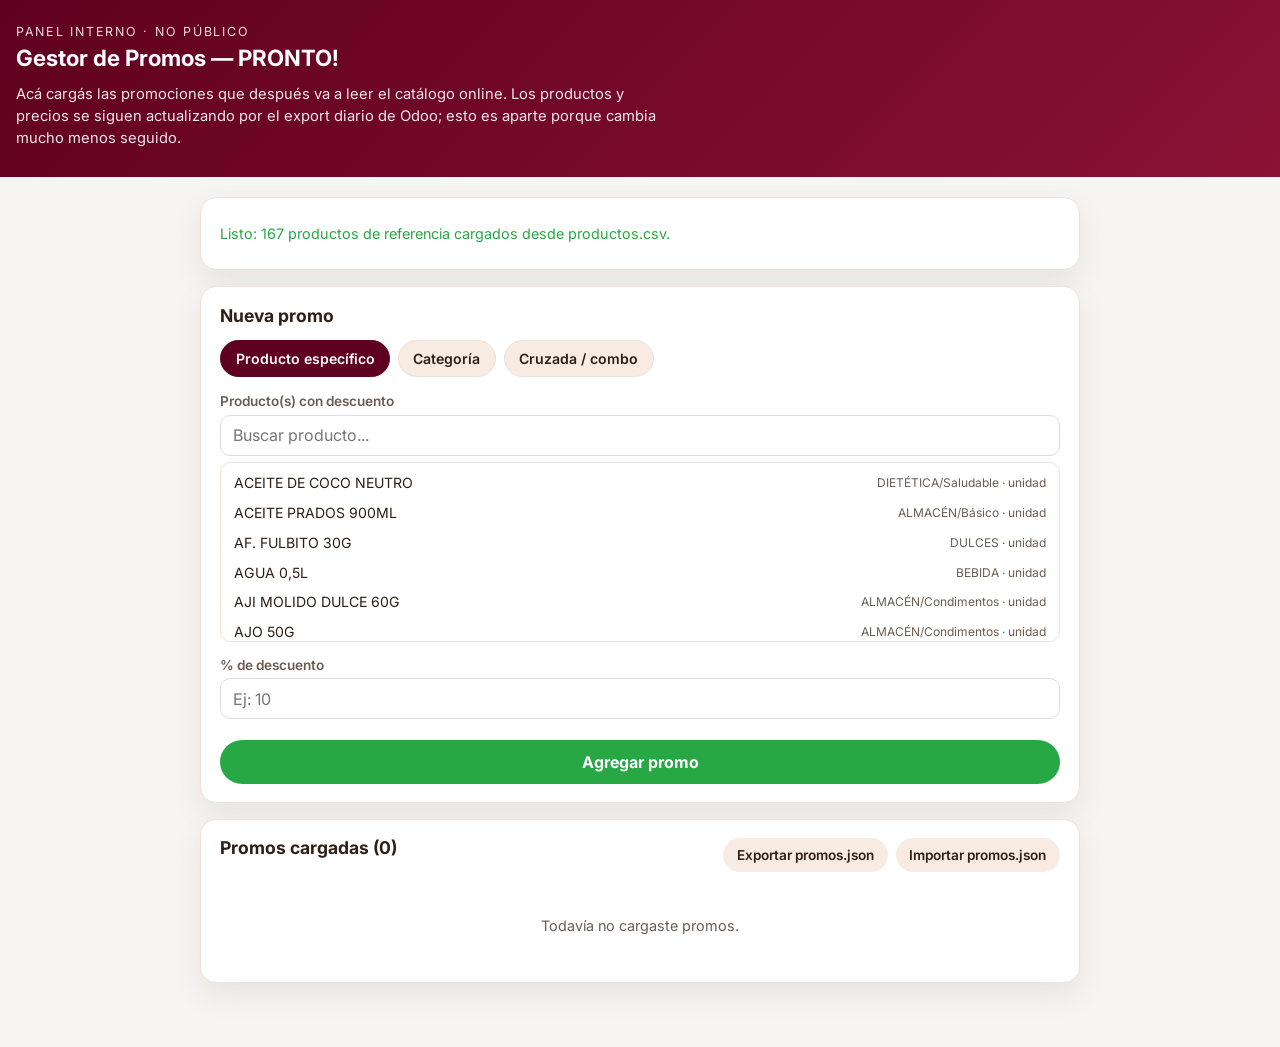
==== promos-admin.html @ 55b33eba "Gestor promos" ====
<!DOCTYPE html>
<html lang="es">
  <head>
    <meta charset="UTF-8" />
    <meta name="viewport" content="width=device-width, initial-scale=1.0" />
    <title>Gestor de Promos · PRONTO!</title>
    <link
      href="https://fonts.googleapis.com/css2?family=Inter:wght@400;500;600;700&display=swap"
      rel="stylesheet"
    />
    <link rel="stylesheet" href="promos-admin.css" />
  </head>
  <body>
    <header class="hero">
      <p class="eyebrow">Panel interno · no público</p>
      <h1>Gestor de Promos — PRONTO!</h1>
      <p class="hero-copy">
        Acá cargás las promociones que después va a leer el catálogo online.
        Los productos y precios se siguen actualizando por el export diario de Odoo;
        esto es aparte porque cambia mucho menos seguido.
      </p>
    </header>

    <main class="container">

      <section class="panel" id="dataStatus">
        <p id="dataStatusText">Cargando productos de referencia...</p>
      </section>

      <section class="panel form-panel">
        <h2>Nueva promo</h2>

        <div class="tipo-tabs" role="tablist">
          <button class="tipo-btn active" data-tipo="producto" type="button">Producto específico</button>
          <button class="tipo-btn" data-tipo="categoria" type="button">Categoría</button>
          <button class="tipo-btn" data-tipo="cruzada" type="button">Cruzada / combo</button>
        </div>

        <form id="promoForm">

          <!-- TIPO: PRODUCTO -->
          <div class="tipo-fields" data-tipo-fields="producto">
            <label class="field-label">Producto(s) con descuento</label>
            <input type="search" class="product-search" data-search-for="producto" placeholder="Buscar producto..." autocomplete="off" />
            <div class="product-picker" data-picker="producto"></div>

            <label class="field-label">% de descuento</label>
            <input type="number" min="1" max="90" step="1" id="descuentoProducto" placeholder="Ej: 10" />
          </div>

          <!-- TIPO: CATEGORIA -->
          <div class="tipo-fields" data-tipo-fields="categoria" hidden>
            <label class="field-label">Categoría</label>
            <select id="categoriaSelect"></select>

            <label class="field-label">Subcategoría (opcional, si dejás "Todas" aplica a toda la categoría)</label>
            <select id="subcategoriaSelect"></select>

            <label class="field-label">% de descuento</label>
            <input type="number" min="1" max="90" step="1" id="descuentoCategoria" placeholder="Ej: 15" />
          </div>

          <!-- TIPO: CRUZADA -->
          <div class="tipo-fields" data-tipo-fields="cruzada" hidden>
            <p class="section-note">Disparador: qué tiene que llevar el cliente</p>
            <label class="field-label">Producto disparador</label>
            <input type="search" class="product-search" data-search-for="trigger" placeholder="Buscar producto..." autocomplete="off" />
            <div class="product-picker single" data-picker="trigger"></div>

            <label class="field-label">Cantidad mínima <span id="triggerUnitLabel" class="unit-hint"></span></label>
            <input type="number" min="0.1" step="0.1" id="cantidadMinima" placeholder="Ej: 1" />

            <p class="section-note">Beneficio: qué se descuenta</p>
            <label class="field-label">Se aplica a</label>
            <select id="beneficioTipo">
              <option value="mismoProducto">El mismo producto</option>
              <option value="otroProducto">Otro producto puntual</option>
              <option value="categoria">Una categoría</option>
            </select>

            <div id="beneficioOtroProducto" hidden>
              <label class="field-label">Producto beneficiado</label>
              <input type="search" class="product-search" data-search-for="beneficio" placeholder="Buscar producto..." autocomplete="off" />
              <div class="product-picker single" data-picker="beneficio"></div>
            </div>

            <div id="beneficioCategoria" hidden>
              <label class="field-label">Categoría beneficiada</label>
              <select id="beneficioCategoriaSelect"></select>
            </div>

            <label class="field-label">% de descuento del beneficio</label>
            <input type="number" min="1" max="90" step="1" id="descuentoCruzada" placeholder="Ej: 10" />
          </div>

          <button type="submit" class="btn-primary">Agregar promo</button>
        </form>
      </section>

      <section class="panel">
        <div class="list-header">
          <h2>Promos cargadas (<span id="promoCount">0</span>)</h2>
          <div class="list-actions">
            <button id="exportBtn" class="btn-secondary" type="button">Exportar promos.json</button>
            <label class="btn-secondary file-btn">
              Importar promos.json
              <input type="file" id="importInput" accept="application/json" hidden />
            </label>
          </div>
        </div>
        <div id="promoList" class="promo-list"></div>
      </section>

    </main>

    <script src="promos-admin.js"></script>
  </body>
</html>
---- promos-admin.css ----
:root {
  --brand-red: #600020;
  --brand-dark: #2f1f14;
  --brand-accent: #d9a56a;
  --brand-bg: #f7f5f3;
  --brand-card: #ffffff;
  --brand-border: #ece3db;
  --brand-muted: #6b5d53;
  --ok-green: #28a745;
  --shadow: 0 12px 30px rgba(44, 24, 18, 0.08);
}

* {
  box-sizing: border-box;
}

body {
  margin: 0;
  font-family: 'Inter', sans-serif;
  background: var(--brand-bg);
  color: var(--brand-dark);
}

button, input, select {
  font: inherit;
}

.hero {
  background: linear-gradient(135deg, var(--brand-red), #8a1235);
  color: white;
  padding: 1.5rem 1rem 1.75rem;
}

.eyebrow {
  margin: 0 0 0.3rem;
  font-size: 0.78rem;
  letter-spacing: 0.14em;
  text-transform: uppercase;
  opacity: 0.85;
}

.hero h1 {
  margin: 0;
  font-size: 1.4rem;
  font-weight: 700;
}

.hero-copy {
  margin: 0.75rem 0 0;
  line-height: 1.5;
  max-width: 640px;
  color: rgba(255, 255, 255, 0.9);
  font-size: 0.92rem;
}

.container {
  width: min(880px, calc(100% - 1.5rem));
  margin: 0 auto;
  padding: 1.25rem 0 4rem;
  display: flex;
  flex-direction: column;
  gap: 1rem;
}

.panel {
  background: var(--brand-card);
  border: 1px solid var(--brand-border);
  border-radius: 16px;
  padding: 1.1rem 1.2rem;
  box-shadow: var(--shadow);
}

#dataStatus {
  padding: 0.8rem 1.2rem;
  font-size: 0.9rem;
  color: var(--brand-muted);
}

#dataStatus.ready {
  color: var(--ok-green);
}

#dataStatus.error {
  color: #a12727;
}

h2 {
  margin: 0 0 0.9rem;
  font-size: 1.1rem;
}

.tipo-tabs {
  display: flex;
  gap: 0.5rem;
  margin-bottom: 1rem;
  flex-wrap: wrap;
}

.tipo-btn {
  border: 1px solid var(--brand-border);
  background: #f7ebe2;
  color: var(--brand-dark);
  padding: 0.55rem 0.9rem;
  border-radius: 999px;
  cursor: pointer;
  font-weight: 600;
  font-size: 0.88rem;
}

.tipo-btn.active {
  background: var(--brand-red);
  color: white;
  border-color: var(--brand-red);
}

.field-label {
  display: block;
  font-size: 0.85rem;
  font-weight: 600;
  margin: 0.9rem 0 0.35rem;
  color: var(--brand-muted);
}

.section-note {
  margin: 1.1rem 0 0.2rem;
  font-weight: 700;
  font-size: 0.85rem;
  color: var(--brand-red);
  text-transform: uppercase;
  letter-spacing: 0.04em;
}

input[type="search"],
input[type="number"],
select {
  width: 100%;
  border: 1px solid #dcdcdc;
  border-radius: 10px;
  padding: 0.6rem 0.75rem;
  background: #fff;
  outline: none;
}

input[type="search"]:focus,
input[type="number"]:focus,
select:focus {
  border-color: var(--brand-accent);
}

.unit-hint {
  font-weight: 400;
  color: var(--brand-muted);
  text-transform: none;
  letter-spacing: 0;
}

.product-picker {
  max-height: 180px;
  overflow-y: auto;
  border: 1px solid var(--brand-border);
  border-radius: 10px;
  margin-top: 0.4rem;
  padding: 0.3rem;
}

.product-picker-item {
  display: flex;
  align-items: center;
  gap: 0.5rem;
  padding: 0.4rem 0.5rem;
  border-radius: 8px;
  font-size: 0.88rem;
  cursor: pointer;
}

.product-picker-item:hover {
  background: #f7ebe2;
}

.product-picker-item.selected {
  background: #fdeee0;
  font-weight: 600;
}

.product-picker-item .cat-tag {
  margin-left: auto;
  font-size: 0.75rem;
  color: var(--brand-muted);
  font-weight: 400;
}

.selected-chips {
  display: flex;
  flex-wrap: wrap;
  gap: 0.4rem;
  margin-top: 0.5rem;
}

.chip {
  background: var(--brand-red);
  color: white;
  border-radius: 999px;
  padding: 0.3rem 0.65rem;
  font-size: 0.8rem;
  display: flex;
  align-items: center;
  gap: 0.4rem;
}

.chip button {
  background: none;
  border: none;
  color: white;
  cursor: pointer;
  font-weight: 700;
  padding: 0;
  line-height: 1;
}

.btn-primary {
  margin-top: 1.3rem;
  width: 100%;
  background: var(--ok-green);
  color: white;
  border: none;
  padding: 0.75rem 1rem;
  border-radius: 999px;
  font-weight: 700;
  cursor: pointer;
}

.btn-primary:hover {
  background: #218838;
}

.list-header {
  display: flex;
  justify-content: space-between;
  align-items: center;
  flex-wrap: wrap;
  gap: 0.6rem;
  margin-bottom: 0.9rem;
}

.list-actions {
  display: flex;
  gap: 0.5rem;
}

.btn-secondary {
  background: #f7ebe2;
  color: var(--brand-dark);
  border: none;
  padding: 0.55rem 0.85rem;
  border-radius: 999px;
  font-weight: 600;
  font-size: 0.85rem;
  cursor: pointer;
}

.btn-secondary:hover {
  background: var(--brand-accent);
  color: white;
}

.file-btn {
  display: inline-flex;
  align-items: center;
}

.promo-list {
  display: flex;
  flex-direction: column;
  gap: 0.7rem;
}

.promo-card {
  border: 1px solid var(--brand-border);
  border-radius: 12px;
  padding: 0.8rem 0.9rem;
  display: flex;
  justify-content: space-between;
  align-items: flex-start;
  gap: 0.8rem;
}

.promo-card.inactiva {
  opacity: 0.5;
}

.promo-card-main {
  flex: 1;
}

.promo-type-badge {
  display: inline-block;
  font-size: 0.72rem;
  font-weight: 700;
  text-transform: uppercase;
  letter-spacing: 0.04em;
  padding: 0.15rem 0.5rem;
  border-radius: 999px;
  margin-bottom: 0.4rem;
}

.promo-type-badge.producto {
  background: #eef6ee;
  color: var(--ok-green);
}

.promo-type-badge.categoria {
  background: #eaf1fb;
  color: #2a5ea0;
}

.promo-type-badge.cruzada {
  background: #fff1d6;
  color: #a9660a;
}

.promo-summary {
  font-size: 0.92rem;
  line-height: 1.4;
}

.promo-card-actions {
  display: flex;
  flex-direction: column;
  gap: 0.35rem;
  align-items: flex-end;
}

.promo-card-actions button {
  border: none;
  background: none;
  cursor: pointer;
  font-size: 0.82rem;
  font-weight: 600;
  padding: 0;
}

.toggle-btn {
  color: var(--brand-muted);
}

.delete-btn {
  color: #a12727;
}

.empty-msg {
  color: var(--brand-muted);
  font-size: 0.9rem;
  text-align: center;
  padding: 1rem 0;
}
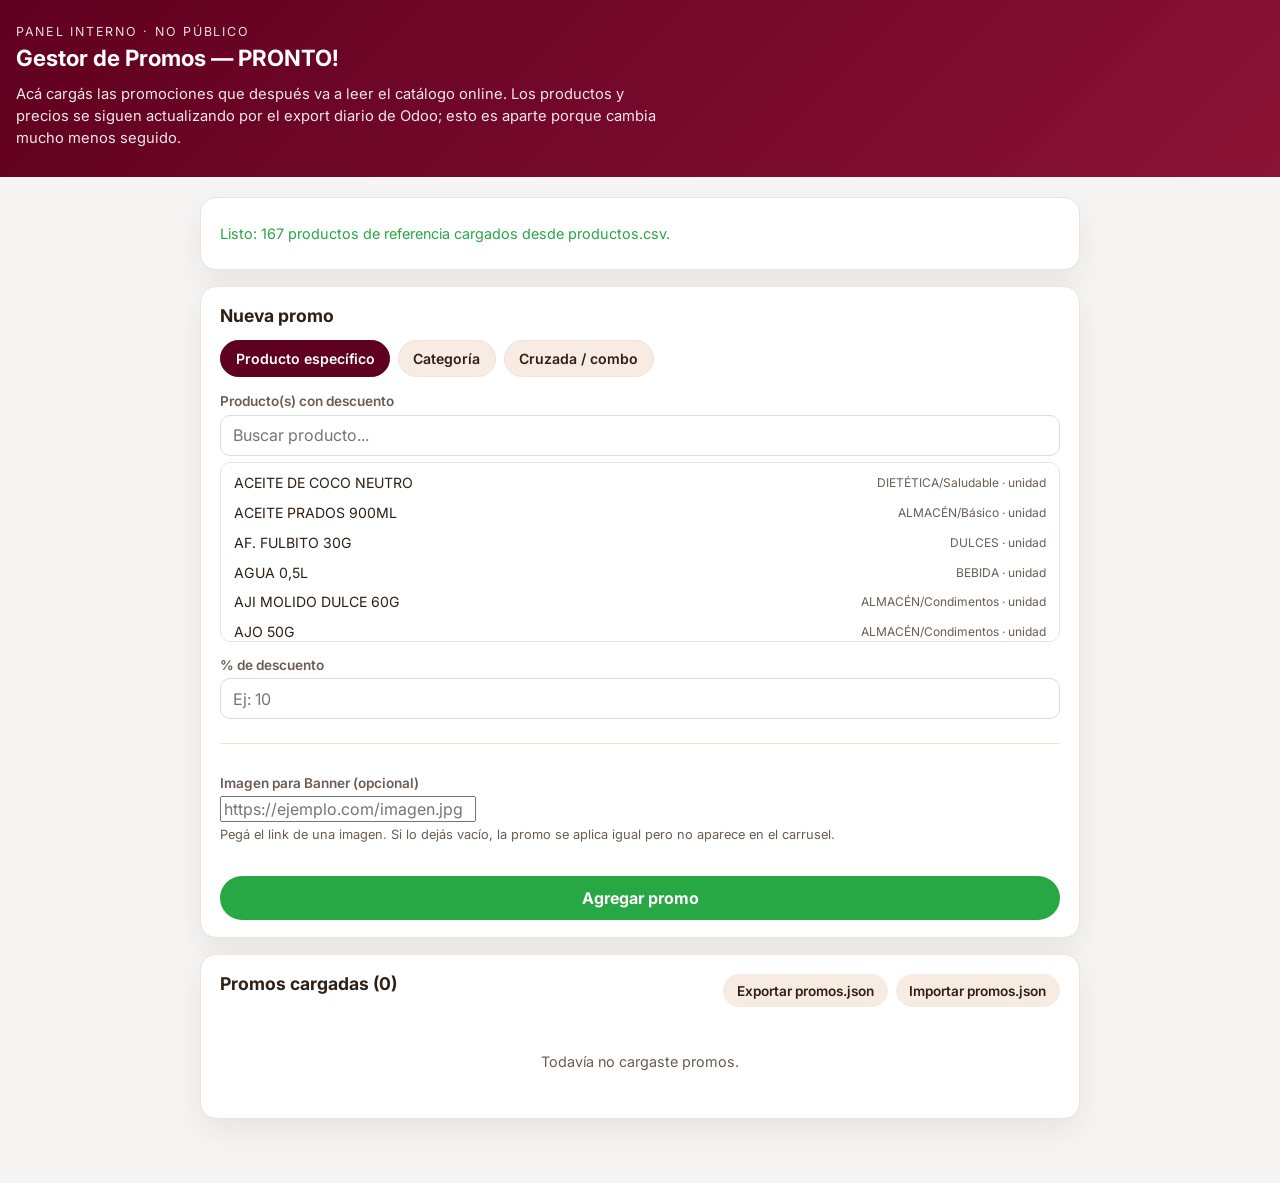
==== commit b01c7582: "Add banner promos" ====
--- a/promos-admin.html
+++ b/promos-admin.html
@@ -74,14 +74,15 @@
             <label class="field-label">Se aplica a</label>
             <select id="beneficioTipo">
               <option value="mismoProducto">El mismo producto</option>
-              <option value="otroProducto">Otro producto puntual</option>
+              <option value="otroProducto">Otro producto puntual (pueden ser varios)</option>
               <option value="categoria">Una categoría</option>
             </select>
 
             <div id="beneficioOtroProducto" hidden>
-              <label class="field-label">Producto beneficiado</label>
+              <label class="field-label">Producto(s) beneficiado(s)</label>
               <input type="search" class="product-search" data-search-for="beneficio" placeholder="Buscar producto..." autocomplete="off" />
-              <div class="product-picker single" data-picker="beneficio"></div>
+              <!-- Sin clase 'single' para permitir multi-selección -->
+              <div class="product-picker" data-picker="beneficio"></div>
             </div>
 
             <div id="beneficioCategoria" hidden>
@@ -91,6 +92,12 @@
 
             <label class="field-label">% de descuento del beneficio</label>
             <input type="number" min="1" max="90" step="1" id="descuentoCruzada" placeholder="Ej: 10" />
+          </div>
+
+          <div class="general-fields" style="margin-top: 1.5rem; padding-top: 1rem; border-top: 1px solid var(--brand-border);">
+            <label class="field-label">Imagen para Banner (opcional)</label>
+            <input type="url" id="promoImagen" placeholder="https://ejemplo.com/imagen.jpg" autocomplete="off" />
+            <p class="unit-hint" style="margin-top: 0.3rem; font-size: 0.8rem;">Pegá el link de una imagen. Si lo dejás vacío, la promo se aplica igual pero no aparece en el carrusel.</p>
           </div>
 
           <button type="submit" class="btn-primary">Agregar promo</button>
@@ -115,4 +122,4 @@
 
     <script src="promos-admin.js"></script>
   </body>
-</html>
+</html>
